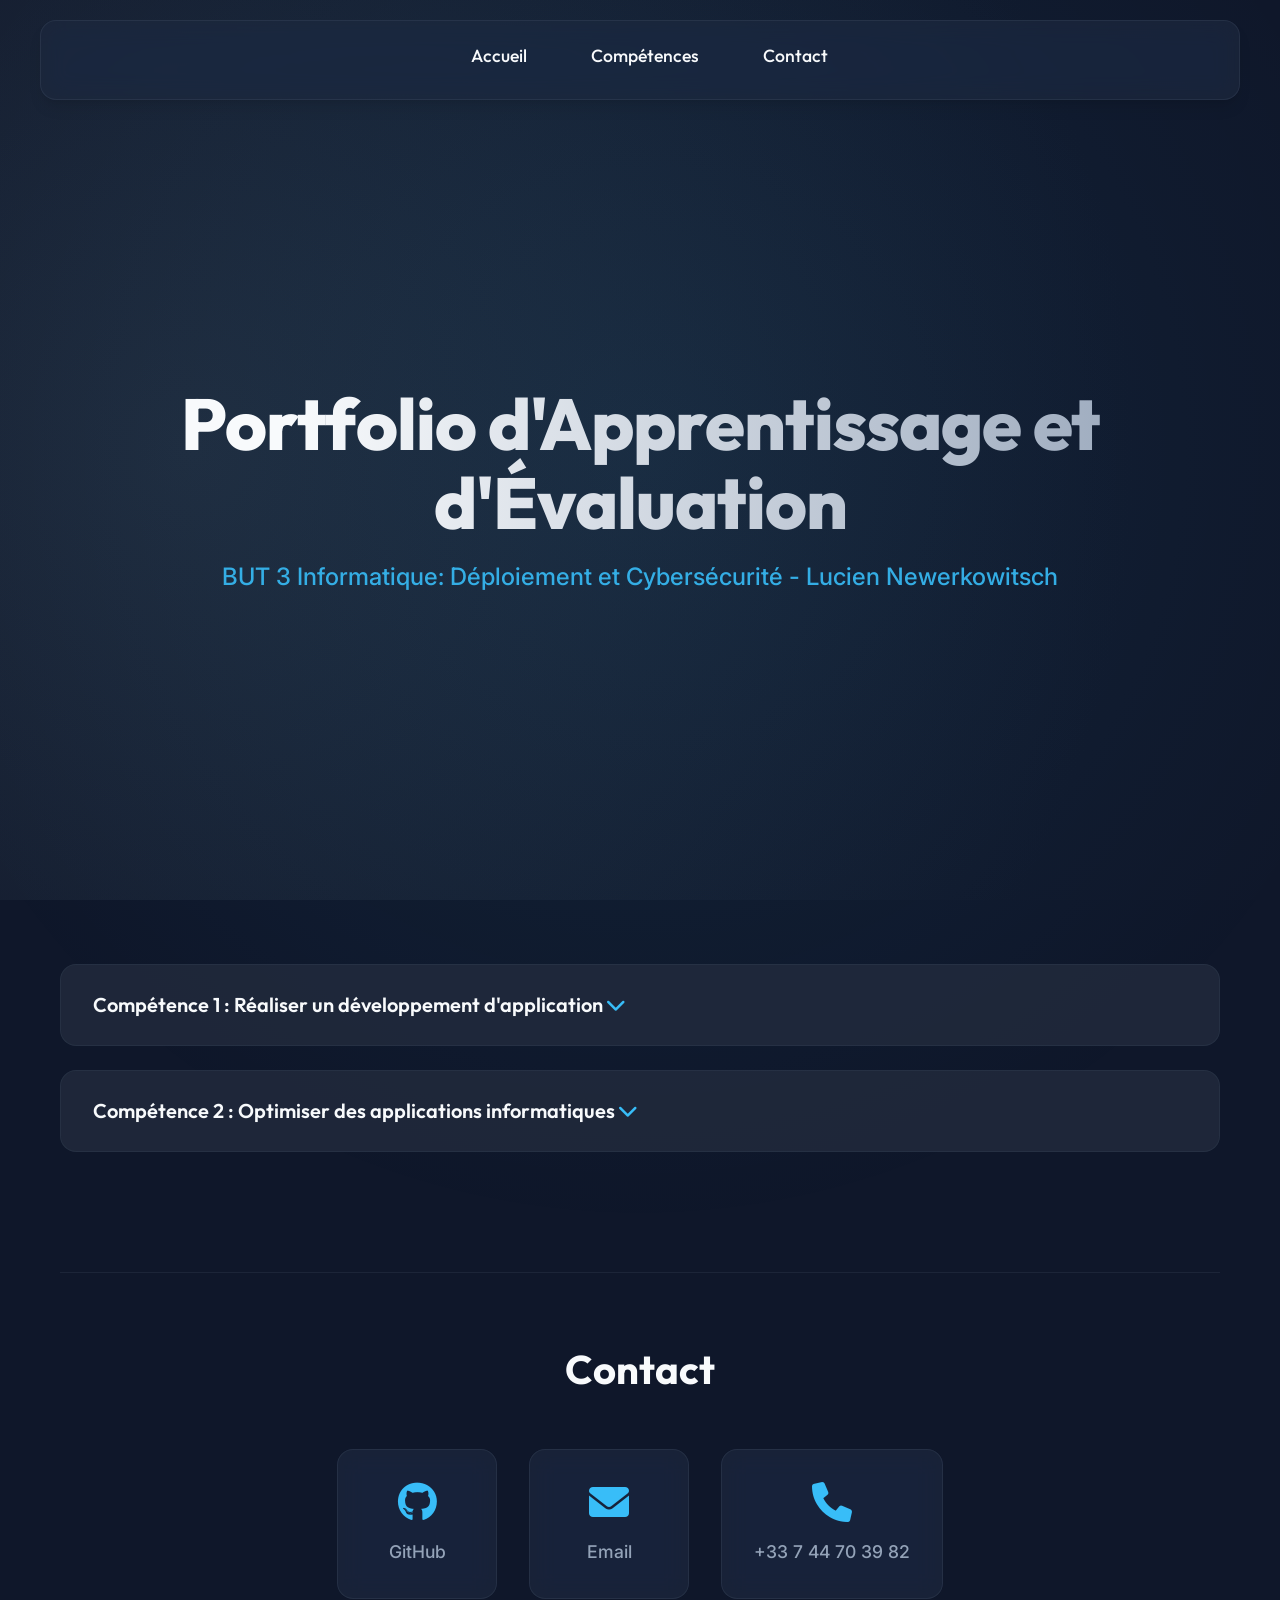
==== index.html @ 51fa11a8 "Création de mon portfolio, ajout de la compétence 1 et contact" ====
<!DOCTYPE html>
<html lang="fr">

<head>
    <meta charset="UTF-8">
    <meta name="viewport" content="width=device-width, initial-scale=1.0">
    <title>Portfolio - Lucien Newerkowitsch</title>
    <link rel="preconnect" href="https://fonts.googleapis.com">
    <link rel="preconnect" href="https://fonts.gstatic.com" crossorigin>
    <link
        href="https://fonts.googleapis.com/css2?family=Inter:wght@300;400;500;600&family=Outfit:wght@400;500;700;800&display=swap"
        rel="stylesheet">
    <link rel="stylesheet" href="styles/main.css">
    <link rel="stylesheet" href="https://cdnjs.cloudflare.com/ajax/libs/font-awesome/6.0.0-beta3/css/all.min.css">
</head>

<body>
    <div class="fixed-background"></div>
    <div class="app-container">
        <!-- Barre de navigation principale -->
        <nav class="main-nav">
            <ul>
                <li><a href="#accueil">Accueil</a></li>
                <li class="dropdown">
                    <a href="#competences">Compétences</a>
                    <ul class="dropdown-menu">
                        <li><a href="#competence1">C1 : Réaliser un développement d'application</a></li>
                        <li><a href="#competence2">C2 : Optimiser des applications</a></li>
                        <li><a href="#competence3">C3 : Administrer des systèmes</a></li>
                        <li><a href="#competence4">C4 : Gérer des données</a></li>
                        <li><a href="#competence5">C5 : Conduire un projet</a></li>
                        <li><a href="#competence6">C6 : Travailler en équipe</a></li>
                    </ul>
                </li>
                <li><a href="#contact">Contact</a></li>
            </ul>
        </nav>

        <!-- Section Accueil -->
        <section id="accueil" class="hero">
            <h1>Portfolio d'Apprentissage et d'Évaluation</h1>
            <h2>BUT 3 Informatique: Déploiement et Cybersécurité - Lucien Newerkowitsch</h2>
        </section>

        <div class="competences-container">
            <!-- Compétence 1 -->
            <section id="competence1" class="competence-accordeon">
                <div class="competence-header" onclick="toggleCompetence('competence1')">
                    <h2>Compétence 1 : Réaliser un développement d'application <i class="fas fa-chevron-down arrow"></i>
                    </h2>
                </div>
                <div class="competence-content">
                    <div class="niveau-gradient">
                        <div class="gradient-scale">
                            <span>0</span><span>Non Acquis</span><span>3</span><span>En
                                Cours</span><span>6</span><span>Acquis</span><span>10</span>
                        </div>
                        <div class="gradient-bar">
                            <div class="gradient-marker" style="left: 30%;">S1</div>
                            <div class="gradient-marker" style="left: 65%;">S2</div>
                            <div class="gradient-marker" style="left: 70%;">S3</div>
                        </div>
                    </div>
                    <div class="analyse">
                        <h3>Analyse :</h3>
                        <ul>
                            <li>Ce qui m’a plu dans cette compétence, c’est de pourvoir apprendre de nouveaux
                                langages de programmation mais aussi d’apprendre comment les mettre en actions
                                dans des projets de situation d’apprentissage et d’évaluation (SAE), pour pouvoir
                                mieux les comprendre et les mettre en place.
                            </li>
                            <li>Cependant, ce qui m’a déplus dans cette compétence c’est pendant le projet du
                                premier semestre car je me suis retrouvé dans un groupe où une personne ne
                                travaillait pas beaucoup donc ça m’a un peu déçu de la compétence au début mais
                                par la suite ça a été mieux.</li>
                            <li>La difficulté c’est d’être régulier dans l’apprentissage de la compétence afin de ne pas
                                prendre du retard.</li>
                        </ul>
                    </div>
                    <div class="traces">
                        <h3>Traces :</h3>
                        <ul>
                            <li><a href="assets/documents/Rapport SAE Puissance 4.pdf" target="_blank">SAE 1.01
                                    (Puissance
                                    4)</a>
                            </li>
                            <li><a href="https://github.com/Cypou360/sae201_202" target="_blank">SAE 2.01 (GitHub)</a>
                            </li>
                            <li><a href="https://github.com/scorpenemods/SAE-BUT2-S4" target="_blank">SAE 3.01
                                    (GitHub)</a></li>
                        </ul>
                    </div>
                    <div class="preuves">
                        <h3>Preuves :</h3>
                        <div class="captures">
                            <img src="assets/images/SAE1.01.png" alt="Capture SAE 1.01">
                            <img src="assets/images/SAE2.01.png" alt="Capture SAE 2.01">
                            <img src="assets/images/SAE3.01.png" alt="Capture SAE 3.01">
                        </div>
                    </div>
                </div>
            </section>

            <!-- Compétence 2 -->
            <section id="competence2" class="competence-accordeon">
                <div class="competence-header" onclick="toggleCompetence('competence2')">
                    <h2>Compétence 2 : Optimiser des applications informatiques <i
                            class="fas fa-chevron-down arrow"></i>
                    </h2>
                </div>
                <div class="competence-content">
                    <!-- Contenu similaire à la Compétence 1 -->
                    <div class="niveau-gradient">...</div>
                    <div class="analyse">...</div>
                    <div class="traces">...</div>
                    <div class="preuves">...</div>
                </div>
            </section>

            <!-- Répéter pour les compétences 3 à 6 -->
        </div>

        <!-- Section Contact -->
        <section id="contact" class="contact-section">
            <h2>Contact</h2>
            <div class="contact-grid">
                <a href="https://github.com/Lucknite0710" target="_blank" class="contact-card">
                    <i class="fab fa-github"></i>
                    <span>GitHub</span>
                </a>
                <a href="mailto:lulunewerkowitsch@gmail.com" class="contact-card">
                    <i class="fas fa-envelope"></i>
                    <span>Email</span>
                </a>
                <a href="tel:+33744703982" class="contact-card">
                    <i class="fas fa-phone"></i>
                    <span>+33 7 44 70 39 82</span>
                </a>
            </div>
        </section>

    </div>
    <script src="scripts/main.js"></script>
</body>

</html>
---- styles/main.css ----
:root {
    --bg-color: #0f172a;
    --bg-gradient: radial-gradient(circle at 15% 50%, #1e293b, #0f172a 80%);
    --card-bg: rgba(30, 41, 59, 0.7);
    --card-border: rgba(148, 163, 184, 0.1);
    --text-primary: #f8fafc;
    --text-secondary: #94a3b8;
    --accent-color: #38bdf8;
    --accent-gradient: linear-gradient(135deg, #0ea5e9 0%, #38bdf8 100%);
    --glass-effect: blur(12px) saturate(180%);
    --shadow-sm: 0 4px 6px -1px rgba(0, 0, 0, 0.1), 0 2px 4px -1px rgba(0, 0, 0, 0.06);
    --shadow-lg: 0 10px 15px -3px rgba(0, 0, 0, 0.1), 0 4px 6px -2px rgba(0, 0, 0, 0.05);

    --font-heading: 'Outfit', sans-serif;
    --font-body: 'Inter', sans-serif;

    --nav-height: 80px;
}

* {
    box-sizing: border-box;
    margin: 0;
    padding: 0;
}

html {
    scroll-behavior: smooth;
}

body {
    font-family: var(--font-body);
    color: var(--text-primary);
    background-color: var(--bg-color);
    line-height: 1.6;
    overflow-x: hidden;
}

/* Background Effect */
.fixed-background {
    position: fixed;
    top: 0;
    left: 0;
    width: 100vw;
    height: 100vh;
    background: var(--bg-gradient);
    z-index: -1;
}

.fixed-background::before {
    content: '';
    position: absolute;
    top: -50%;
    left: -50%;
    width: 200%;
    height: 200%;
    background: radial-gradient(circle at center, rgba(56, 189, 248, 0.08) 0%, transparent 50%);
    animation: rotateBg 20s linear infinite;
    pointer-events: none;
}

@keyframes rotateBg {
    0% {
        transform: rotate(0deg);
    }

    100% {
        transform: rotate(360deg);
    }
}

.app-container {
    max-width: 1200px;
    margin: 0 auto;
    padding: 0 20px;
    position: relative;
    z-index: 1;
}

/* Navigation */
.main-nav {
    position: fixed;
    top: 20px;
    left: 50%;
    transform: translateX(-50%);
    width: calc(100% - 40px);
    max-width: 1200px;
    height: var(--nav-height);
    background: var(--card-bg);
    backdrop-filter: var(--glass-effect);
    -webkit-backdrop-filter: var(--glass-effect);
    border: 1px solid var(--card-border);
    border-radius: 16px;
    display: flex;
    align-items: center;
    justify-content: center;
    z-index: 1000;
    box-shadow: var(--shadow-lg);
}

.main-nav ul {
    list-style: none;
    display: flex;
    gap: 2rem;
    align-items: center;
}

.main-nav li a {
    color: var(--text-primary);
    text-decoration: none;
    font-family: var(--font-heading);
    font-weight: 500;
    font-size: 1.1rem;
    transition: color 0.3s ease;
    padding: 0.5rem 1rem;
    border-radius: 8px;
}

.main-nav li a:hover {
    color: var(--accent-color);
    background: rgba(255, 255, 255, 0.05);
}

/* Dropdown */
.dropdown {
    position: relative;
}

.dropdown-menu {
    display: none;
    position: absolute;
    top: 100%;
    left: 50%;
    transform: translateX(-50%) translateY(10px);
    width: 280px;
    background: #1e293b;
    border: 1px solid var(--card-border);
    border-radius: 12px;
    padding: 0.5rem;
    box-shadow: var(--shadow-lg);
    opacity: 0;
    transition: all 0.3s ease;
}

.dropdown:hover .dropdown-menu {
    display: block;
    opacity: 1;
    transform: translateX(-50%) translateY(0);
}

.dropdown-menu li {
    display: block;
    width: 100%;
}

.dropdown-menu li a {
    display: block;
    font-size: 0.95rem;
    color: var(--text-secondary);
    padding: 0.75rem 1rem;
    white-space: normal;
    /* Allow dragging multi-line if needed */
}

.dropdown-menu li a:hover {
    color: var(--text-primary);
    background: rgba(56, 189, 248, 0.1);
}

/* Hero Section */
.hero {
    height: 100vh;
    display: flex;
    flex-direction: column;
    justify-content: center;
    align-items: center;
    text-align: center;
    padding-top: var(--nav-height);
}

.hero h1 {
    font-family: var(--font-heading);
    font-size: 4.5rem;
    font-weight: 800;
    background: linear-gradient(to right, #f8fafc 20%, #94a3b8 100%);
    -webkit-background-clip: text;
    background-clip: text;
    -webkit-text-fill-color: transparent;
    margin-bottom: 1rem;
    letter-spacing: -1px;
    line-height: 1.1;
}

.hero h2 {
    font-size: 1.5rem;
    color: var(--accent-color);
    font-weight: 500;
    opacity: 0.9;
}

/* Competences Section */
.competences-container {
    padding: 4rem 0;
}

.competence-accordeon {
    background: var(--card-bg);
    border: 1px solid var(--card-border);
    border-radius: 16px;
    margin-bottom: 1.5rem;
    scroll-margin-top: 120px;
    overflow: hidden;
    transition: transform 0.3s ease, box-shadow 0.3s ease;
}

.competence-accordeon:hover {
    transform: translateY(-2px);
    box-shadow: var(--shadow-lg);
    border-color: rgba(56, 189, 248, 0.3);
}

.competence-header {
    padding: 1.5rem 2rem;
    cursor: pointer;
    display: flex;
    justify-content: space-between;
    align-items: center;
    background: rgba(255, 255, 255, 0.02);
    transition: background 0.3s ease;
}

.competence-header:hover {
    background: rgba(255, 255, 255, 0.05);
}

.competence-header h2 {
    font-family: var(--font-heading);
    font-size: 1.25rem;
    font-weight: 600;
    color: var(--text-primary);
    margin: 0;
}

.competence-header i {
    color: var(--accent-color);
    transition: transform 0.3s ease;
}

.competence-accordeon.open .competence-header i {
    transform: rotate(180deg);
}

.competence-content {
    display: none;
    /* Controlled by JS */
    padding: 2rem;
    border-top: 1px solid var(--card-border);
}

.competence-content.active {
    display: block;
    animation: fadeIn 0.4s ease;
}

@keyframes fadeIn {
    from {
        opacity: 0;
        transform: translateY(10px);
    }

    to {
        opacity: 1;
        transform: translateY(0);
    }
}

/* Gradient Scale */
.niveau-gradient {
    margin: 0 0 2rem 0;
    padding: 1.5rem;
    background: rgba(0, 0, 0, 0.2);
    border-radius: 12px;
}

.gradient-scale {
    display: flex;
    justify-content: space-between;
    margin-bottom: 10px;
    font-size: 0.85rem;
    color: var(--text-secondary);
    font-weight: 600;
}

.gradient-bar {
    position: relative;
    height: 12px;
    background: linear-gradient(90deg, #ef4444 0%, #eab308 50%, #22c55e 100%);
    border-radius: 6px;
    margin-top: 1rem;
}

.gradient-marker {
    position: absolute;
    top: -32px;
    transform: translateX(-50%);
    background: var(--bg-color);
    border: 2px solid var(--accent-color);
    color: var(--text-primary);
    padding: 4px 8px;
    border-radius: 6px;
    font-size: 0.75rem;
    font-weight: bold;
    box-shadow: 0 2px 4px rgba(0, 0, 0, 0.2);
}

.gradient-marker::after {
    content: '';
    position: absolute;
    bottom: -6px;
    left: 50%;
    transform: translateX(-50%);
    border-width: 6px 6px 0;
    border-style: solid;
    border-color: var(--accent-color) transparent transparent transparent;
}

/* Content Within Accordion */
.analyse,
.traces,
.preuves {
    margin-top: 2rem;
}

.analyse li {
    text-align: justify;
}

h3 {
    font-family: var(--font-heading);
    font-size: 1.1rem;
    color: var(--accent-color);
    margin-bottom: 1rem;
    border-left: 3px solid var(--accent-color);
    padding-left: 1rem;
}

ul {
    list-style-position: outside;
    color: var(--text-secondary);
    padding-left: 1.2rem;
}

ul li {
    margin-bottom: 0.5rem;
}

a {
    color: var(--accent-color);
    text-decoration: none;
    transition: opacity 0.2s;
}

a:hover {
    opacity: 0.8;
    text-decoration: underline;
}

/* Table */
table {
    width: 100%;
    border-collapse: separate;
    border-spacing: 0;
    margin-top: 1rem;
    border: 1px solid var(--card-border);
    border-radius: 8px;
    overflow: hidden;
    background: rgba(0, 0, 0, 0.2);
}

th,
td {
    padding: 1rem;
    text-align: left;
    border-bottom: 1px solid var(--card-border);
}

th {
    background: rgba(56, 189, 248, 0.1);
    color: var(--text-primary);
    font-weight: 600;
}

td {
    color: var(--text-secondary);
}

tr:last-child td {
    border-bottom: none;
}

/* Images */
.captures img {
    margin-top: 1.5rem;
    max-width: 100%;
    border-radius: 12px;
    border: 1px solid var(--card-border);
    box-shadow: var(--shadow-md);
    transition: transform 0.3s ease;
}

.captures img:hover {
    transform: scale(1.02);
}

/* Contact Section */
.contact-section {
    text-align: center;
    padding: 4rem 0 6rem;
    margin-top: 2rem;
    border-top: 1px solid var(--card-border);
}

.contact-section h2 {
    font-family: var(--font-heading);
    color: var(--text-primary);
    margin-bottom: 3rem;
    font-size: 2.5rem;
}

.contact-grid {
    display: flex;
    justify-content: center;
    gap: 2rem;
    flex-wrap: wrap;
}

.contact-card {
    background: var(--card-bg);
    border: 1px solid var(--card-border);
    border-radius: 16px;
    padding: 2rem;
    display: flex;
    flex-direction: column;
    align-items: center;
    gap: 1rem;
    min-width: 160px;
    text-decoration: none;
    transition: all 0.3s ease;
    backdrop-filter: var(--glass-effect);
}

.contact-card i {
    font-size: 2.5rem;
    color: var(--accent-color);
    transition: transform 0.3s ease;
}

.contact-card span {
    color: var(--text-secondary);
    font-size: 1.1rem;
    font-weight: 500;
}

.contact-card:hover {
    transform: translateY(-5px);
    border-color: var(--accent-color);
    box-shadow: var(--shadow-lg), 0 0 20px rgba(56, 189, 248, 0.2);
}

.contact-card:hover i {
    transform: scale(1.1);
}

.contact-card:hover span {
    color: var(--text-primary);
}

/* Responsive */
@media (max-width: 768px) {
    .main-nav {
        width: 100%;
        top: 0;
        border-radius: 0;
        border: none;
        border-bottom: 1px solid var(--card-border);
    }

    .hero h1 {
        font-size: 2.5rem;
    }

    .main-nav ul {
        gap: 1rem;
        font-size: 0.9rem;
    }
}
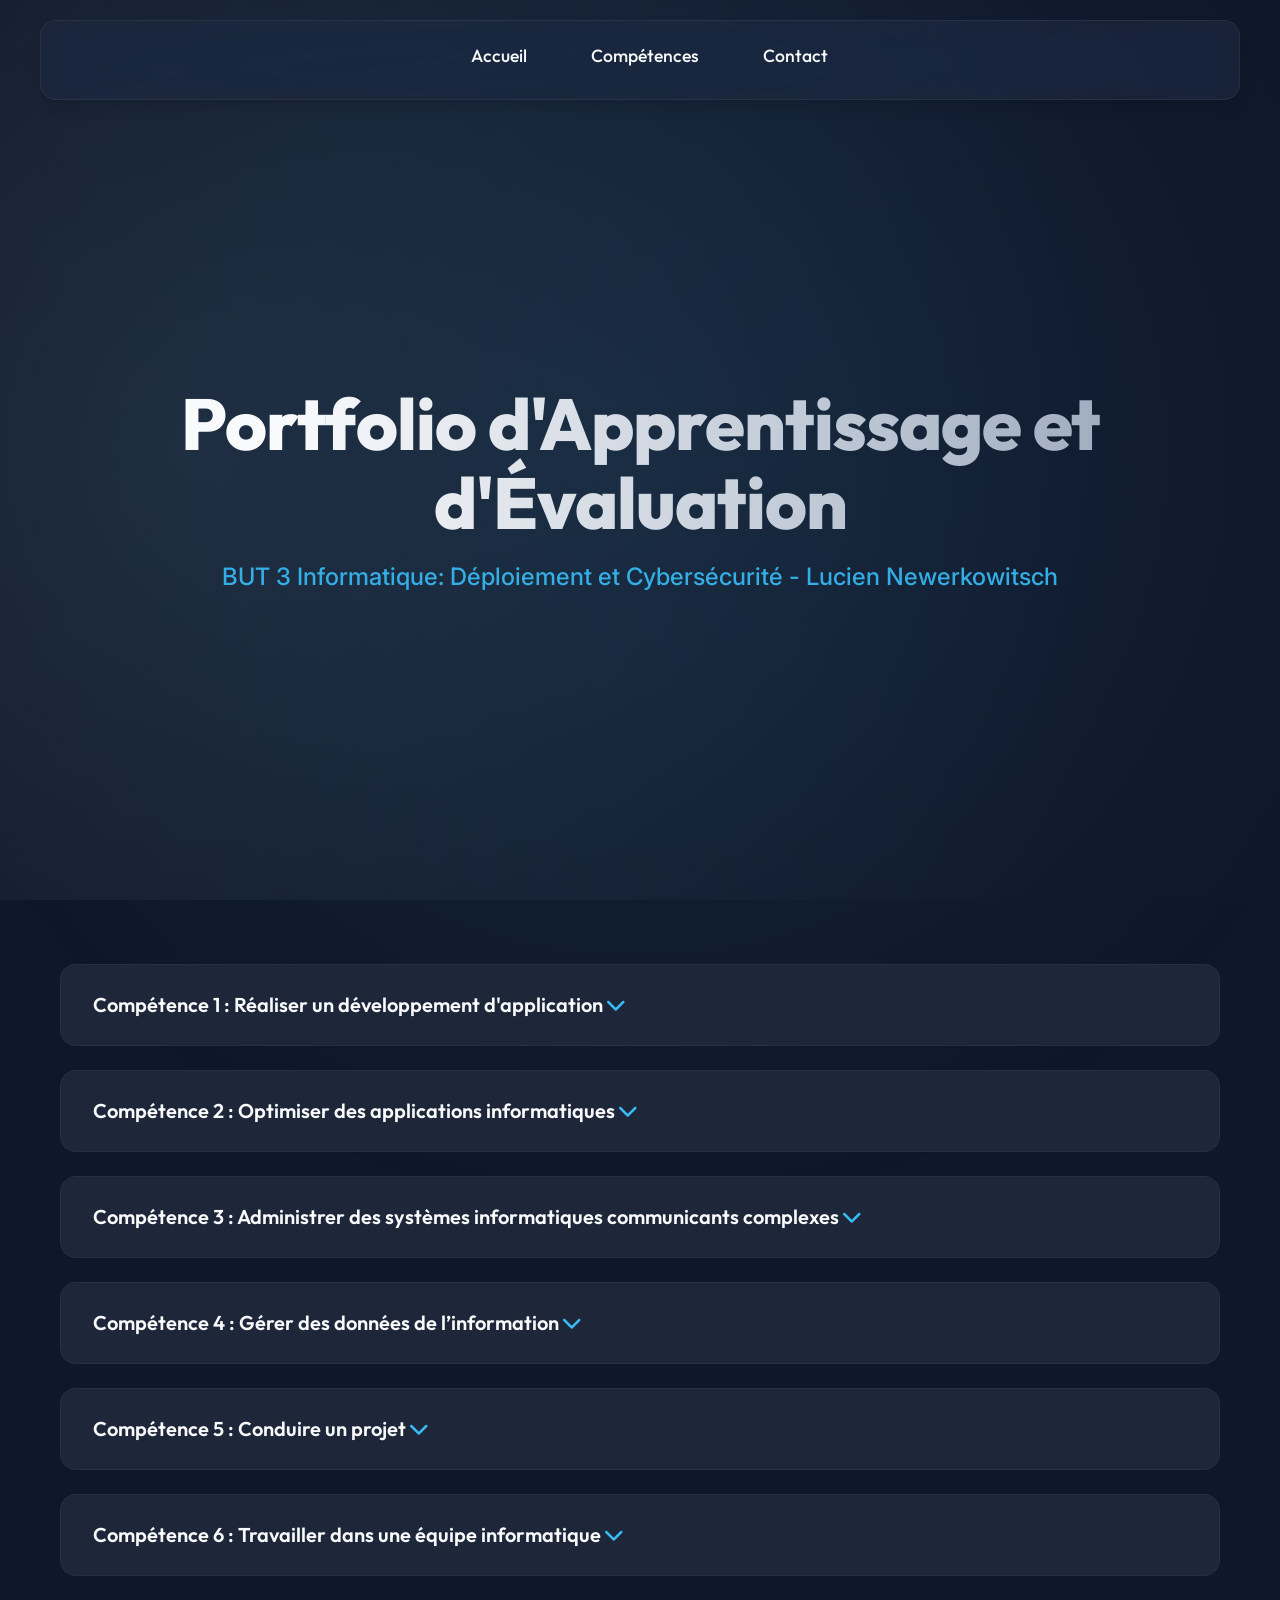
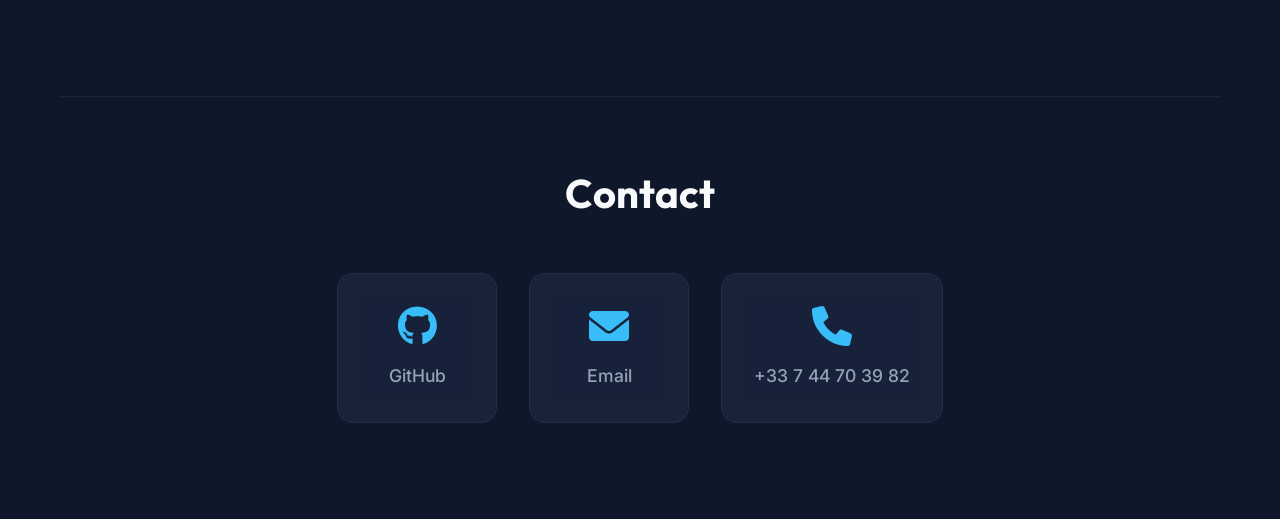
==== commit e82cc298: "Ajout de toute les compétences" ====
--- a/index.html
+++ b/index.html
@@ -59,6 +59,8 @@
                             <div class="gradient-marker" style="left: 30%;">S1</div>
                             <div class="gradient-marker" style="left: 65%;">S2</div>
                             <div class="gradient-marker" style="left: 70%;">S3</div>
+                            <div class="gradient-marker" style="left: 75%;">S4</div>
+                            <div class="gradient-marker" style="left: 80%;">S5</div>
                         </div>
                     </div>
                     <div class="analyse">
@@ -67,12 +69,14 @@
                             <li>Ce qui m’a plu dans cette compétence, c’est de pourvoir apprendre de nouveaux
                                 langages de programmation mais aussi d’apprendre comment les mettre en actions
                                 dans des projets de situation d’apprentissage et d’évaluation (SAE), pour pouvoir
-                                mieux les comprendre et les mettre en place.
+                                mieux les comprendre et les mettre en place. Ce qui m’a plu aussi c’est au semestre
+                                5 ou on a eu vraiment des cours très intéressant.
                             </li>
                             <li>Cependant, ce qui m’a déplus dans cette compétence c’est pendant le projet du
                                 premier semestre car je me suis retrouvé dans un groupe où une personne ne
                                 travaillait pas beaucoup donc ça m’a un peu déçu de la compétence au début mais
-                                par la suite ça a été mieux.</li>
+                                par la suite ça a été mieux. Et aussi au semestre 5 la SAE n’a pas été beaucoup garni
+                                en termes de travail demandé. </li>
                             <li>La difficulté c’est d’être régulier dans l’apprentissage de la compétence afin de ne pas
                                 prendre du retard.</li>
                         </ul>
@@ -86,16 +90,23 @@
                             </li>
                             <li><a href="https://github.com/Cypou360/sae201_202" target="_blank">SAE 2.01 (GitHub)</a>
                             </li>
-                            <li><a href="https://github.com/scorpenemods/SAE-BUT2-S4" target="_blank">SAE 3.01
-                                    (GitHub)</a></li>
-                        </ul>
-                    </div>
-                    <div class="preuves">
-                        <h3>Preuves :</h3>
-                        <div class="captures">
-                            <img src="assets/images/SAE1.01.png" alt="Capture SAE 1.01">
-                            <img src="assets/images/SAE2.01.png" alt="Capture SAE 2.01">
-                            <img src="assets/images/SAE3.01.png" alt="Capture SAE 3.01">
+                            <li><a href="https://github.com/scorpenemods/SAE-BUT2-S4/tree/S3-FIN" target="_blank">SAE
+                                    3.01
+                                    (GitHub)</a></li>
+                            <li><a href="https://github.com/scorpenemods/SAE-BUT2-S4" target="_blank">SAE 4.01
+                                    (GitHub)</a></li>
+                            <li><a href="https://github.com/Valerchk/HoneyPot" target="_blank">SAE 5.01
+                                    (GitHub)</a></li>
+                        </ul>
+                    </div>
+                    <div class="preuves">
+                        <h3>Preuves :</h3>
+                        <div class="captures">
+                            <img src="assets/images/Competence_1/S1.png" alt="Capture Compétence 1">
+                            <img src="assets/images/Competence_1/S2.png" alt="Capture Compétence 1">
+                            <img src="assets/images/Competence_1/S3.png" alt="Capture Compétence 1">
+                            <img src="assets/images/Competence_1/S4.png" alt="Capture Compétence 1">
+                            <img src="assets/images/Competence_1/S5.png" alt="Capture Compétence 1">
                         </div>
                     </div>
                 </div>
@@ -109,15 +120,314 @@
                     </h2>
                 </div>
                 <div class="competence-content">
-                    <!-- Contenu similaire à la Compétence 1 -->
-                    <div class="niveau-gradient">...</div>
-                    <div class="analyse">...</div>
-                    <div class="traces">...</div>
-                    <div class="preuves">...</div>
-                </div>
-            </section>
-
-            <!-- Répéter pour les compétences 3 à 6 -->
+                    <div class="niveau-gradient">
+                        <div class="gradient-scale">
+                            <span>0</span><span>Non Acquis</span><span>3</span><span>En
+                                Cours</span><span>6</span><span>Acquis</span><span>10</span>
+                        </div>
+                        <div class="gradient-bar">
+                            <div class="gradient-marker" style="left: 35%;">S1</div>
+                            <div class="gradient-marker" style="left: 65%;">S2</div>
+                            <div class="gradient-marker" style="left: 70%;">S3</div>
+                            <div class="gradient-marker" style="left: 75%;">S4</div>
+                        </div>
+                    </div>
+                    <div class="analyse">
+                        <h3>Analyse :</h3>
+                        <ul>
+                            <li>Dans cette compétence ce qui m’a plu c’est de pouvoir faire le lien avec la première
+                                compétence,
+                                mais aussi de pourvoir optimiser et rendre meilleure le code qu’on code afin de le
+                                rendre plus optimal,
+                                grâce aussi aux mathématiques.
+                            </li>
+                            <li>Ce qui m’a déplu d’avoir pour cette compétence deux ressources de mathématiques dans la
+                                même compétence, car il faut de la rigueur et du temps afin d’assimiler les
+                                mathématiques.</li>
+                            <li>Les difficultés rencontraient dans cette compétence ont été les mathématiques au début
+                                de la ressource mais par la suite ça c’est un peu améliorer.</li>
+                        </ul>
+                    </div>
+                    <div class="traces">
+                        <h3>Traces :</h3>
+                        <ul>
+                            <li><a href="assets/documents/Rapport SAE1.02.pdf" target="_blank">SAE 1.02 (Rapport
+                                    PDF)</a>
+                            </li>
+                            <li><a href="https://github.com/Cypou360/sae201_202" target="_blank">SAE 2.01 (GitHub)</a>
+                            </li>
+                            <li><a href="https://github.com/scorpenemods/SAE-BUT2-S4/tree/S3-FIN" target="_blank">SAE
+                                    3.01
+                                    (GitHub)</a></li>
+                            <li><a href="https://github.com/scorpenemods/SAE-BUT2-S4" target="_blank">SAE 4.01
+                                    (GitHub)</a></li>
+                        </ul>
+                    </div>
+                    <div class="preuves">
+                        <h3>Preuves :</h3>
+                        <div class="captures">
+                            <img src="assets/images/Competence_2/S1.png" alt="Capture Compétence 2">
+                            <img src="assets/images/Competence_2/S2.png" alt="Capture Compétence 2">
+                            <img src="assets/images/Competence_2/S3.png" alt="Capture Compétence 2">
+                            <img src="assets/images/Competence_2/S4.png" alt="Capture Compétence 2">
+                        </div>
+                    </div>
+                </div>
+            </section>
+
+            <!-- Compétence 3 -->
+            <section id="competence3" class="competence-accordeon">
+                <div class="competence-header" onclick="toggleCompetence('competence3')">
+                    <h2>Compétence 3 : Administrer des systèmes informatiques communicants complexes <i
+                            class="fas fa-chevron-down arrow"></i>
+                    </h2>
+                </div>
+                <div class="competence-content">
+                    <div class="niveau-gradient">
+                        <div class="gradient-scale">
+                            <span>0</span><span>Non Acquis</span><span>3</span><span>En
+                                Cours</span><span>6</span><span>Acquis</span><span>10</span>
+                        </div>
+                        <div class="gradient-bar">
+                            <div class="gradient-marker" style="left: 40%;">S1</div>
+                            <div class="gradient-marker" style="left: 70%;">S2</div>
+                            <div class="gradient-marker" style="left: 80%;">S3</div>
+                            <div class="gradient-marker" style="left: 83%;">S4</div>
+                            <div class="gradient-marker" style="left: 85%;">S5</div>
+                        </div>
+                    </div>
+                    <div class="analyse">
+                        <h3>Analyse :</h3>
+                        <ul>
+                            <li>Ce qui m’a plu dans cette compétence, c’est le fait que voir comment sont connecter
+                                les appareils en réseau, et aussi de d’apprendre un nouveau langage de programmation,
+                                qui aussi intéressant que ceux appris jusque-là. J’aime cette compétence car c’est celle
+                                qui est la plus intéressante jusque-là.
+                            </li>
+                            <li>Ce qui m’a déplu dans cette compétence c’est au premier semestre c’est de me retrouver
+                                dans un groupe de SAE avec un personne qui n’a pas travailler et une personne qui a un
+                                peu travaillé. </li>
+                            <li>Ce qui m’a mis en difficulté dans cette compétence, c’était lors du contrôle de la
+                                ressource R1.04 car selon moi s’est plus compliqué de faire les devoirs surveillés sur
+                                feuille que sur ordinateur. </li>
+                        </ul>
+                    </div>
+                    <div class="traces">
+                        <h3>Traces :</h3>
+                        <ul>
+                            <li><a href="assets/documents/Compte-rendu-SAE-S1.03.pdf" target="_blank">SAE 1.03 (Compte
+                                    rendu PDF)</a>
+                            </li>
+                            <li><a href="https://github.com/Cypou360/sae201_202" target="_blank">SAE 2.01 (GitHub)</a>
+                            </li>
+                            <li><a href="https://github.com/scorpenemods/SAE-BUT2-S4/tree/S3-FIN" target="_blank">SAE
+                                    3.01
+                                    (GitHub)</a></li>
+                            <li><a href="https://github.com/scorpenemods/SAE-BUT2-S4" target="_blank">SAE 4.01
+                                    (GitHub)</a></li>
+                            <li><a href="https://github.com/Valerchk/HoneyPot" target="_blank">SAE 5.01
+                                    (GitHub)</a></li>
+                        </ul>
+                    </div>
+                    <div class="preuves">
+                        <h3>Preuves :</h3>
+                        <div class="captures">
+                            <img src="assets/images/Competence_3/S1.png" alt="Capture Compétence 3">
+                            <img src="assets/images/Competence_3/S2.png" alt="Capture Compétence 3">
+                            <img src="assets/images/Competence_3/S3.png" alt="Capture Compétence 3">
+                            <img src="assets/images/Competence_3/S4.png" alt="Capture Compétence 3">
+                            <img src="assets/images/Competence_3/S5.png" alt="Capture Compétence 3">
+                        </div>
+                    </div>
+                </div>
+            </section>
+
+            <!-- Compétence 4 -->
+            <section id="competence4" class="competence-accordeon">
+                <div class="competence-header" onclick="toggleCompetence('competence4')">
+                    <h2>Compétence 4 : Gérer des données de l’information <i class="fas fa-chevron-down arrow"></i>
+                    </h2>
+                </div>
+                <div class="competence-content">
+                    <div class="niveau-gradient">
+                        <div class="gradient-scale">
+                            <span>0</span><span>Non Acquis</span><span>3</span><span>En
+                                Cours</span><span>6</span><span>Acquis</span><span>10</span>
+                        </div>
+                        <div class="gradient-bar">
+                            <div class="gradient-marker" style="left: 53%;">S1</div>
+                            <div class="gradient-marker" style="left: 65%;">S2</div>
+                            <div class="gradient-marker" style="left: 70%;">S3</div>
+                            <div class="gradient-marker" style="left: 75%;">S4</div>
+                        </div>
+                    </div>
+                    <div class="analyse">
+                        <h3>Analyse :</h3>
+                        <ul>
+                            <li>Pour cette compétence, ce qui m’a plu ça a été le fait de découvrir un nouveau langage
+                                de programmation en manipulant des données et de découvrir l’économie grâce au module
+                                R1.09, car ceci est très intéressant en cours mais parce que ça peut nous être utile
+                                pour la vie de tous les jours.
+                            </li>
+                            <li>Ce qui m’a déplu ça été la SAE 2.04, car dans le fait qu’elle soit en continuité avec
+                                la SAE 2.05, cette SAE selon moi a été la plus dur de toute les SAE qu’on a eu depuis le
+                                début de l’année. </li>
+                            <li>La difficulté que j’ai eue pour cette compétence a été au deuxième semestre pour le
+                                SAE 2.04 car j’ai eu du mal à mettre en pratique les connaissances apprises lors des
+                                ressources R1.05 et R2.06. </li>
+                        </ul>
+                    </div>
+                    <div class="traces">
+                        <h3>Traces :</h3>
+                        <ul>
+                            <li><a href="assets/documents/Rapport SAE104.pdf" target="_blank">SAE 1.04 (Rapport PDF)</a>
+                            </li>
+                            <li><a href="https://github.com/Cypou360/sae201_202" target="_blank">SAE 2.01 (GitHub)</a>
+                            </li>
+                            <li><a href="https://github.com/scorpenemods/SAE-BUT2-S4/tree/S3-FIN" target="_blank">SAE
+                                    3.01
+                                    (GitHub)</a></li>
+                            <li><a href="https://github.com/scorpenemods/SAE-BUT2-S4" target="_blank">SAE 4.01
+                                    (GitHub)</a></li>
+                        </ul>
+                    </div>
+                    <div class="preuves">
+                        <h3>Preuves :</h3>
+                        <div class="captures">
+                            <img src="assets/images/Competence_4/S1.png" alt="Capture Compétence 4">
+                            <img src="assets/images/Competence_4/S2.png" alt="Capture Compétence 4">
+                            <img src="assets/images/Competence_4/S3.png" alt="Capture Compétence 4">
+                            <img src="assets/images/Competence_4/S4.png" alt="Capture Compétence 4">
+                        </div>
+                    </div>
+                </div>
+            </section>
+
+            <!-- Compétence 5 -->
+            <section id="competence5" class="competence-accordeon">
+                <div class="competence-header" onclick="toggleCompetence('competence5')">
+                    <h2>Compétence 5 : Conduire un projet <i class="fas fa-chevron-down arrow"></i>
+                    </h2>
+                </div>
+                <div class="competence-content">
+                    <div class="niveau-gradient">
+                        <div class="gradient-scale">
+                            <span>0</span><span>Non Acquis</span><span>3</span><span>En
+                                Cours</span><span>6</span><span>Acquis</span><span>10</span>
+                        </div>
+                        <div class="gradient-bar">
+                            <div class="gradient-marker" style="left: 50%;">S1</div>
+                            <div class="gradient-marker" style="left: 70%;">S2</div>
+                            <div class="gradient-marker" style="left: 75%;">S3</div>
+                            <div class="gradient-marker" style="left: 85%;">S4</div>
+                        </div>
+                    </div>
+                    <div class="analyse">
+                        <h3>Analyse :</h3>
+                        <ul>
+                            <li>Ce qui m’a plu dans cette compétence, c’est d’apprendre du nouveau vocabulaire et de
+                                nouvelles connaissance grâce aux ressources R1.08, R1.11, R2.13, ce qui m’a appris de ce
+                                qu’on peut faire, avoir le droit ou encore comment bien communiquer dans une entreprise.
+                            </li>
+                            <li>Ce qui m’a déplu dans cette compétence c’est au premier semestre c’est de me retrouver
+                                dans un groupe de SAE avec un personne qui n’a pas travailler et une personne qui a un
+                                peu travaillé. </li>
+                            <li>Ce qui m’a mis en difficulté dans cette compétence, c’était lors du contrôle de la
+                                ressource R1.04 car selon moi s’est plus compliqué de faire les devoirs surveillés sur
+                                feuille que sur ordinateur. </li>
+                        </ul>
+                    </div>
+                    <div class="traces">
+                        <h3>Traces :</h3>
+                        <ul>
+                            <li><a href="assets/documents/Proposition d'offre .pdf" target="_blank">SAE 1.05 (Compte
+                                    rendu PDF)</a>
+                            </li>
+                            <li><a href="https://github.com/Cypou360/sae201_202" target="_blank">SAE 2.01 (GitHub)</a>
+                            </li>
+                            <li><a href="https://github.com/scorpenemods/SAE-BUT2-S4/tree/S3-FIN" target="_blank">SAE
+                                    3.01
+                                    (GitHub)</a></li>
+                            <li><a href="https://github.com/scorpenemods/SAE-BUT2-S4" target="_blank">SAE 4.01
+                                    (GitHub)</a></li>
+                        </ul>
+                    </div>
+                    <div class="preuves">
+                        <h3>Preuves :</h3>
+                        <div class="captures">
+                            <img src="assets/images/Competence_3/S1.png" alt="Capture Compétence 3">
+                            <img src="assets/images/Competence_3/S2.png" alt="Capture Compétence 3">
+                            <img src="assets/images/Competence_3/S3.png" alt="Capture Compétence 3">
+                            <img src="assets/images/Competence_3/S4.png" alt="Capture Compétence 3">
+                        </div>
+                    </div>
+                </div>
+            </section>
+
+            <!-- Compétence 6 -->
+            <section id="competence6" class="competence-accordeon">
+                <div class="competence-header" onclick="toggleCompetence('competence6')">
+                    <h2>Compétence 6 : Travailler dans une équipe informatique <i class="fas fa-chevron-down arrow"></i>
+                    </h2>
+                </div>
+                <div class="competence-content">
+                    <div class="niveau-gradient">
+                        <div class="gradient-scale">
+                            <span>0</span><span>Non Acquis</span><span>3</span><span>En
+                                Cours</span><span>6</span><span>Acquis</span><span>10</span>
+                        </div>
+                        <div class="gradient-bar">
+                            <div class="gradient-marker" style="left: 55%;">S1</div>
+                            <div class="gradient-marker" style="left: 80%;">S2</div>
+                            <div class="gradient-marker" style="left: 85%;">S3</div>
+                            <div class="gradient-marker" style="left: 90%;">S4</div>
+                            <div class="gradient-marker" style="left: 93%;">S5</div>
+                        </div>
+                    </div>
+                    <div class="analyse">
+                        <h3>Analyse :</h3>
+                        <ul>
+                            <li>Ce qui m’a plu dans cette compétence ça été le fait d’en apprendre plus sur le monde
+                                économique et juridique car je ne connaissais pas beaucoup de vocabulaire ou de
+                                possession de connaissance à ce sujet mais maintenant je sais ce qu’il y a à avoir pour
+                                se protéger et savoir se défendre dans le monde professionnel.
+                            </li>
+                            <li>Dans cette compétence, ce qui m’a un peu déplu c’est qu’il n’y avait pas trop de
+                                rapport avec l’informatique. </li>
+                            <li>La difficulté rencontrée dans cette compétence a été d’être dans un groupe de SAE, où
+                                il y avait une personne qui fessait trop son chef.</li>
+                        </ul>
+                    </div>
+                    <div class="traces">
+                        <h3>Traces :</h3>
+                        <ul>
+                            <li><a href="" target="_blank">SAE 1.06 (Compte
+                                    rendu PDF)</a>
+                            </li>
+                            <li><a href="https://github.com/Cypou360/sae201_202" target="_blank">SAE 2.01 (GitHub)</a>
+                            </li>
+                            <li><a href="https://github.com/scorpenemods/SAE-BUT2-S4/tree/S3-FIN" target="_blank">SAE
+                                    3.01
+                                    (GitHub)</a></li>
+                            <li><a href="https://github.com/scorpenemods/SAE-BUT2-S4" target="_blank">SAE 4.01
+                                    (GitHub)</a></li>
+                            <li><a href="https://github.com/Valerchk/HoneyPot" target="_blank">SAE 5.01
+                                    (GitHub)</a></li>
+                        </ul>
+                    </div>
+                    <div class="preuves">
+                        <h3>Preuves :</h3>
+                        <div class="captures">
+                            <img src="assets/images/Competence_6/S1.png" alt="Capture Compétence 6">
+                            <img src="assets/images/Competence_6/S2.png" alt="Capture Compétence 6">
+                            <img src="assets/images/Competence_6/S3.png" alt="Capture Compétence 6">
+                            <img src="assets/images/Competence_6/S4.png" alt="Capture Compétence 6">
+                            <img src="assets/images/Competence_6/S5.png" alt="Capture Compétence 6">
+                        </div>
+                    </div>
+                </div>
+            </section>
+
         </div>
 
         <!-- Section Contact -->
